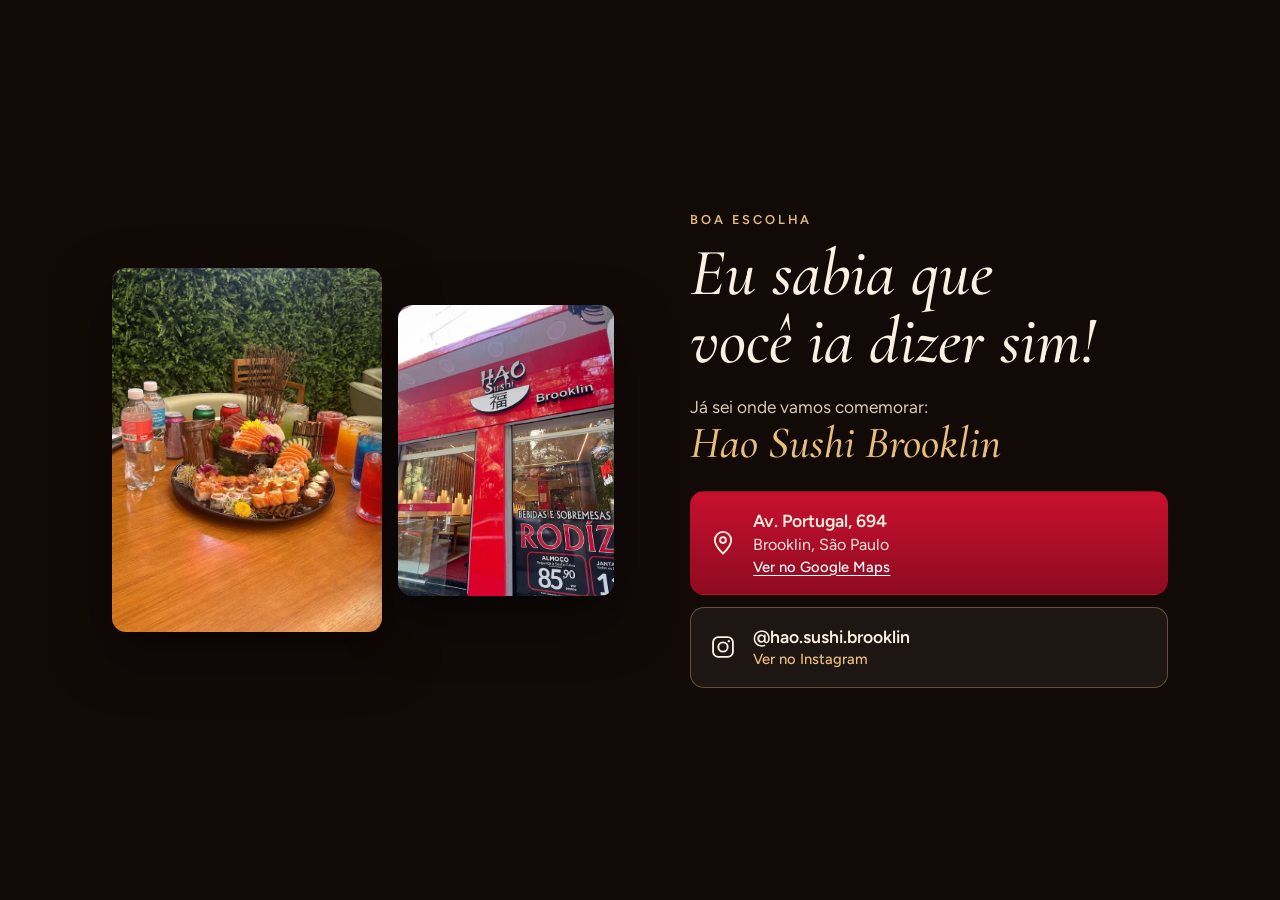
==== encontro.html @ a4630e0c "feat: convite de encontro" ====
<!doctype html>
<html lang="pt-BR">
<head>
  <meta charset="utf-8">
  <meta name="viewport" content="width=device-width, initial-scale=1, viewport-fit=cover">
  <title>Nosso encontro</title>
  <meta name="description" content="Nosso encontro é no Hao Sushi Brooklin.">
  <meta name="theme-color" content="#120a07">
  <link rel="icon" href="data:image/svg+xml,%3Csvg xmlns='http://www.w3.org/2000/svg' viewBox='0 0 24 24'%3E%3Cpath fill='%23c8102e' d='M12 21s-8-5.1-10-10.2C.7 7 3 3.5 6.6 3.5c2.2 0 4 1.2 5.4 3.2 1.4-2 3.2-3.2 5.4-3.2C21 3.5 23.3 7 22 10.8 20 15.9 12 21 12 21z'/%3E%3C/svg%3E">
  <link rel="preconnect" href="https://fonts.googleapis.com">
  <link rel="preconnect" href="https://fonts.gstatic.com" crossorigin>
  <link href="https://fonts.googleapis.com/css2?family=Cormorant+Garamond:ital,wght@1,500;1,600&family=Figtree:wght@400;500;600&display=swap" rel="stylesheet">
  <link rel="stylesheet" href="estilo.css">
</head>
<body class="pagina-encontro">
  <main class="encontro">
    <section class="fotos" aria-label="Fotos do restaurante">
      <img class="foto foto-comida" src="cmida.webp" width="574" height="1020" alt="Barca de sushi e sashimi de salmão sobre a mesa, com drinks coloridos ao redor.">
      <img class="foto foto-fachada" src="fachada.webp" width="574" height="1020" alt="Fachada vermelha do Hao Sushi Brooklin.">
    </section>

    <section class="detalhes">
      <p class="sobrescrito">Boa escolha</p>
      <h1>Eu sabia que você ia dizer sim!</h1>
      <p class="chamada">Já sei onde vamos comemorar:</p>
      <h2>Hao Sushi Brooklin</h2>

      <a class="cartao-link cartao-mapa" href="https://www.google.com/maps/search/?api=1&amp;query=Hao%20Sushi%20Brooklin%2C%20Av.%20Portugal%2C%20694%2C%20Brooklin%2C%20S%C3%A3o%20Paulo" target="_blank" rel="noopener">
        <svg class="icone" viewBox="0 0 24 24" aria-hidden="true"><path d="M12 21s7-6.1 7-11.5A7 7 0 0 0 5 9.500C5 14.900 12 21 12 21z"/><circle cx="12" cy="9.500" r="2.500"/></svg>
        <span>
          <strong>Av. Portugal, 694</strong>
          Brooklin, São Paulo
          <em>Ver no Google Maps</em>
        </span>
      </a>

      <a class="cartao-link" href="https://www.instagram.com/hao.sushi.brooklin/" target="_blank" rel="noopener">
        <svg class="icone" viewBox="0 0 24 24" aria-hidden="true"><rect x="3.500" y="3.500" width="17" height="17" rx="4.500"/><circle cx="12" cy="12" r="4"/><circle class="ponto" cx="17" cy="7" r="1"/></svg>
        <span>
          <strong>@hao.sushi.brooklin</strong>
          <em>Ver no Instagram</em>
        </span>
      </a>
    </section>
  </main>

  <script src="petalas.js"></script>
</body>
</html>
---- estilo.css ----
:root {
  --noite: #120a07;
  --creme: #fbf1e3;
  --creme-suave: #d9c9b5;
  --dourado: #e9bd7c;
  --rosa: #c8102e;
  --rosa-escura: #8e0b20;
  --linha: rgba(233, 189, 124, .35);
  --titulo: "Cormorant Garamond", Georgia, serif;
  --texto: "Figtree", system-ui, sans-serif;
}

* { box-sizing: border-box; margin: 0; }

body {
  background: var(--noite);
  color: var(--creme);
  font-family: var(--texto);
  -webkit-font-smoothing: antialiased;
}

h1, h2 {
  font-family: var(--titulo);
  font-style: italic;
  font-weight: 500;
  line-height: 1.02;
  text-wrap: balance;
}

.sobrescrito {
  color: var(--dourado);
  font-size: .8rem;
  font-weight: 600;
  letter-spacing: .22em;
  text-transform: uppercase;
}

/* Página do convite */

.pagina-convite {
  position: fixed;
  inset: 0;
  overflow: hidden;
}

.fundo {
  position: absolute;
  inset: 0;
  width: 100%;
  height: 100%;
  object-fit: cover;
  object-position: 50% 6%;
  animation: aproximar 9s cubic-bezier(.2, .6, .2, 1) both;
}

.veu {
  position: absolute;
  inset: 0;
  background: linear-gradient(
    to top,
    rgba(18, 10, 7, .96) 0%,
    rgba(18, 10, 7, .82) 26%,
    rgba(18, 10, 7, .25) 50%,
    rgba(18, 10, 7, 0) 64%
  );
}

.convite {
  position: absolute;
  inset: auto 0 0;
  padding: 0 16px max(20px, env(safe-area-inset-bottom));
  text-align: center;
  animation: surgir 1.1s .25s cubic-bezier(.2, .7, .2, 1) both;
}

.convite h1 {
  margin-top: 10px;
  font-size: clamp(3.1rem, 10vmin + 1rem, 6.6rem);
  text-shadow: 0 2px 28px rgba(0, 0, 0, .55);
}

.botoes {
  display: flex;
  justify-content: center;
  gap: 16px;
  margin-top: clamp(18px, 3.5vh, 30px);
}

.botao {
  position: relative;
  z-index: 2;
  min-width: 132px;
  padding: 15px 30px;
  border: 1px solid transparent;
  border-radius: 999px;
  font: 600 1.08rem var(--texto);
  text-align: center;
  text-decoration: none;
  cursor: pointer;
  touch-action: manipulation;
  -webkit-tap-highlight-color: transparent;
}

.botao:focus-visible,
.cartao-link:focus-visible {
  outline: 2px solid var(--dourado);
  outline-offset: 3px;
}

.botao-sim {
  color: #fff;
  background: linear-gradient(180deg, var(--rosa), var(--rosa-escura));
  box-shadow: 0 10px 32px rgba(200, 16, 46, .5), inset 0 1px 0 rgba(255, 255, 255, .25);
  transform: scale(var(--escala, 1));
  transition: transform .4s cubic-bezier(.3, 1.6, .5, 1), filter .2s;
}

.botao-sim:hover { filter: brightness(1.12); }

.botao-nao {
  color: var(--creme);
  background: rgba(18, 10, 7, .82);
  border-color: var(--linha);
  box-shadow: 0 6px 22px rgba(0, 0, 0, .4);
  transform: translate(var(--x, 0), var(--y, 0));
  transition: transform .45s cubic-bezier(.3, 1.35, .5, 1);
}

.dica {
  min-height: 1.5em;
  margin-top: 14px;
  color: var(--creme-suave);
  font-size: .98rem;
}

.coracao {
  position: fixed;
  z-index: 5;
  color: var(--rosa);
  pointer-events: none;
}

/* Pétalas */

.petala {
  position: fixed;
  top: -24px;
  z-index: 1;
  width: 12px;
  height: 15px;
  border-radius: 80% 15% 80% 15%;
  background: linear-gradient(135deg, #d81f3d, #7c0a1c);
  opacity: .8;
  pointer-events: none;
  animation: cair linear infinite;
}

/* Página do encontro */

.encontro {
  display: grid;
  grid-template-columns: minmax(0, 1.05fr) minmax(0, 1fr);
  align-items: center;
  gap: clamp(40px, 6vw, 88px);
  max-width: 1120px;
  min-height: 100vh;
  min-height: 100svh;
  margin: 0 auto;
  padding: 40px 32px;
}

.fotos {
  position: relative;
  z-index: 2;
  display: grid;
  grid-template-columns: 1.25fr 1fr;
  align-items: end;
  gap: 16px;
  animation: surgir 1s cubic-bezier(.2, .7, .2, 1) both;
}

.foto {
  display: block;
  width: 100%;
  height: auto;
  border-radius: 14px;
  object-fit: cover;
  box-shadow: 0 22px 54px rgba(0, 0, 0, .55);
}

.foto-comida { aspect-ratio: 4 / 5.4; object-position: 50% 62%; }
.foto-fachada { aspect-ratio: 4 / 5.4; object-position: 50% 28%; margin-bottom: 36px; }

.detalhes {
  position: relative;
  z-index: 2;
  animation: surgir 1s .15s cubic-bezier(.2, .7, .2, 1) both;
}

.detalhes h1 {
  margin-top: 12px;
  font-size: clamp(2.7rem, 5.2vw, 4.3rem);
}

.chamada {
  margin-top: 22px;
  color: var(--creme-suave);
  font-size: 1.08rem;
}

.detalhes h2 {
  margin: 4px 0 24px;
  color: var(--dourado);
  font-size: clamp(2rem, 3.6vw, 2.8rem);
}

.cartao-link {
  display: flex;
  align-items: center;
  gap: 16px;
  margin-top: 12px;
  padding: 16px 18px;
  border: 1px solid var(--linha);
  border-radius: 14px;
  background: rgba(251, 241, 227, .05);
  color: var(--creme-suave);
  line-height: 1.45;
  text-decoration: none;
  transition: background .2s, border-color .2s, transform .2s;
}

.cartao-link:hover {
  background: rgba(251, 241, 227, .1);
  border-color: var(--dourado);
  transform: translateY(-2px);
}

.cartao-link span { min-width: 0; overflow-wrap: anywhere; }
.cartao-link strong { display: block; color: var(--creme); font-size: 1.1rem; font-weight: 600; }
.cartao-link em { display: block; color: var(--dourado); font-size: .92rem; font-style: normal; font-weight: 500; }

.cartao-mapa {
  border-color: transparent;
  background: linear-gradient(180deg, var(--rosa), var(--rosa-escura));
  color: #fbe6e3;
}

.cartao-mapa:hover { background: linear-gradient(180deg, #da1635, #9c0d25); border-color: transparent; }
.cartao-mapa em { color: #fff; text-decoration: underline; text-underline-offset: 3px; }

.icone {
  flex: none;
  width: 28px;
  height: 28px;
  fill: none;
  stroke: currentColor;
  stroke-width: 1.6;
  color: var(--creme);
}

.icone .ponto { fill: currentColor; stroke: none; }

@media (max-width: 760px) {
  .encontro {
    grid-template-columns: minmax(0, 1fr);
    gap: 28px;
    padding: 24px 16px 32px;
  }

  .detalhes { order: -1; }
  .foto-fachada { margin-bottom: 0; }
}

@keyframes aproximar {
  from { transform: scale(1.07); }
  to { transform: scale(1); }
}

@keyframes surgir {
  from { opacity: 0; transform: translateY(22px); }
  to { opacity: 1; transform: none; }
}

@keyframes cair {
  to { transform: translate3d(var(--deriva), 110vh, 0) rotate(var(--giro)); }
}

@media (prefers-reduced-motion: reduce) {
  .fundo, .convite, .fotos, .detalhes { animation: none; }
  .botao-sim, .botao-nao, .cartao-link { transition: none; }
}
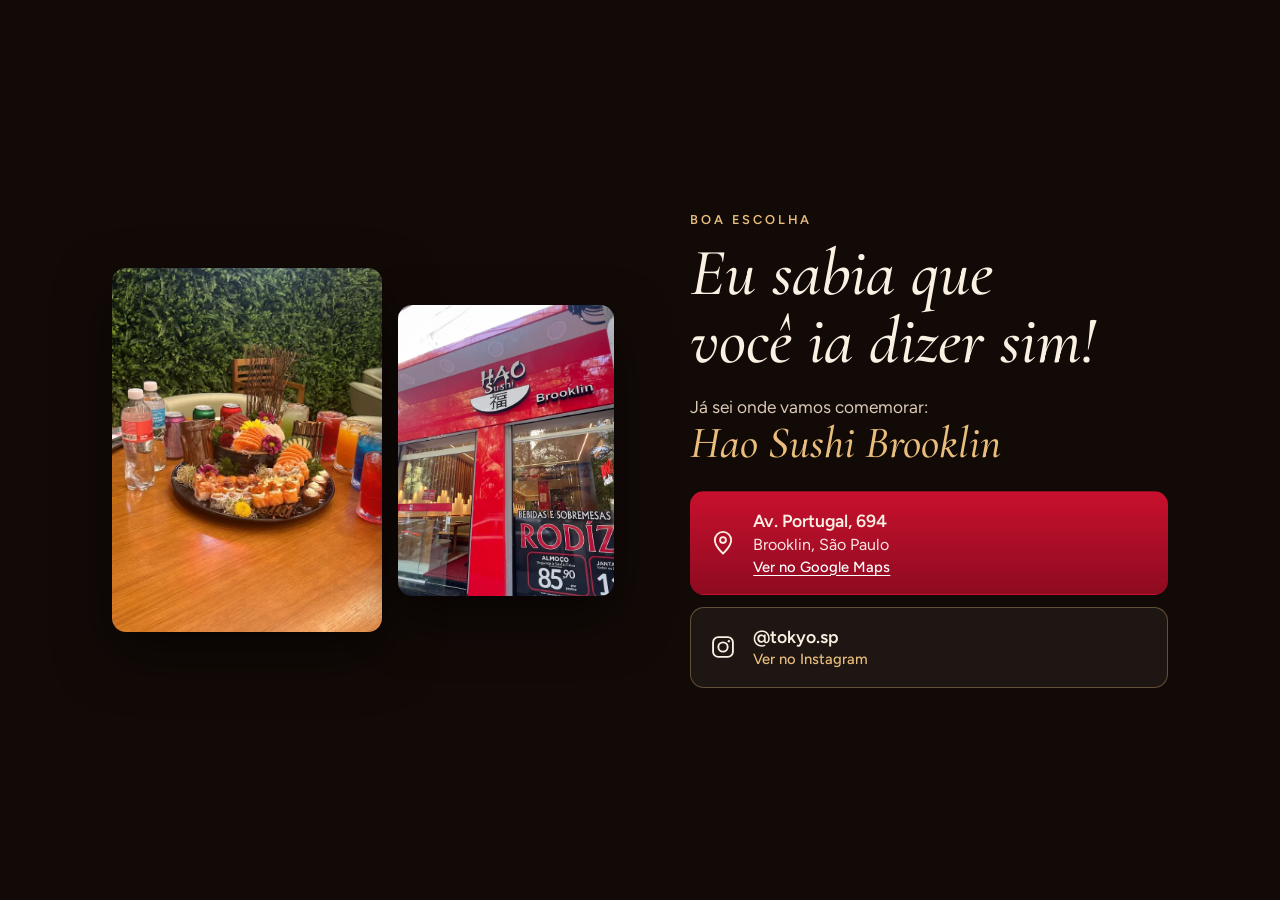
==== commit 6ccb1732: "feat: troca instagram para tokyo.sp" ====
--- a/encontro.html
+++ b/encontro.html
@@ -34,10 +34,10 @@
         </span>
       </a>
 
-      <a class="cartao-link" href="https://www.instagram.com/hao.sushi.brooklin/" target="_blank" rel="noopener">
+      <a class="cartao-link" href="https://www.instagram.com/tokyo.sp/?hl=pt-br" target="_blank" rel="noopener">
         <svg class="icone" viewBox="0 0 24 24" aria-hidden="true"><rect x="3.500" y="3.500" width="17" height="17" rx="4.500"/><circle cx="12" cy="12" r="4"/><circle class="ponto" cx="17" cy="7" r="1"/></svg>
         <span>
-          <strong>@hao.sushi.brooklin</strong>
+          <strong>@tokyo.sp</strong>
           <em>Ver no Instagram</em>
         </span>
       </a>
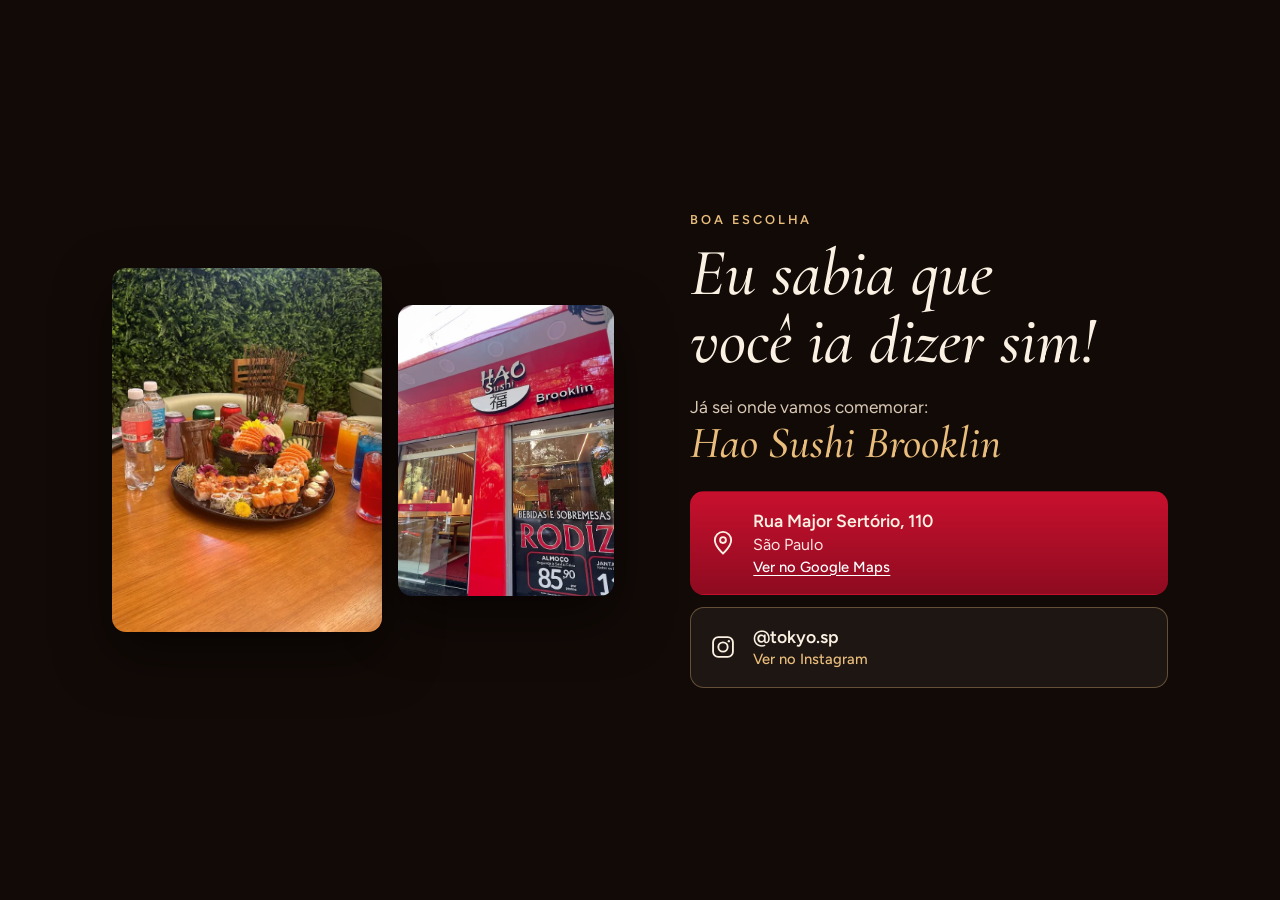
==== commit 4bc04127: "feat: troca endereco para rua major sertorio 110" ====
--- a/encontro.html
+++ b/encontro.html
@@ -25,11 +25,11 @@
       <p class="chamada">Já sei onde vamos comemorar:</p>
       <h2>Hao Sushi Brooklin</h2>
 
-      <a class="cartao-link cartao-mapa" href="https://www.google.com/maps/search/?api=1&amp;query=Hao%20Sushi%20Brooklin%2C%20Av.%20Portugal%2C%20694%2C%20Brooklin%2C%20S%C3%A3o%20Paulo" target="_blank" rel="noopener">
+      <a class="cartao-link cartao-mapa" href="https://www.google.com/maps/search/?api=1&amp;query=Rua%20Major%20Sert%C3%B3rio%2C%20110%2C%20S%C3%A3o%20Paulo" target="_blank" rel="noopener">
         <svg class="icone" viewBox="0 0 24 24" aria-hidden="true"><path d="M12 21s7-6.1 7-11.5A7 7 0 0 0 5 9.500C5 14.900 12 21 12 21z"/><circle cx="12" cy="9.500" r="2.500"/></svg>
         <span>
-          <strong>Av. Portugal, 694</strong>
-          Brooklin, São Paulo
+          <strong>Rua Major Sertório, 110</strong>
+          São Paulo
           <em>Ver no Google Maps</em>
         </span>
       </a>
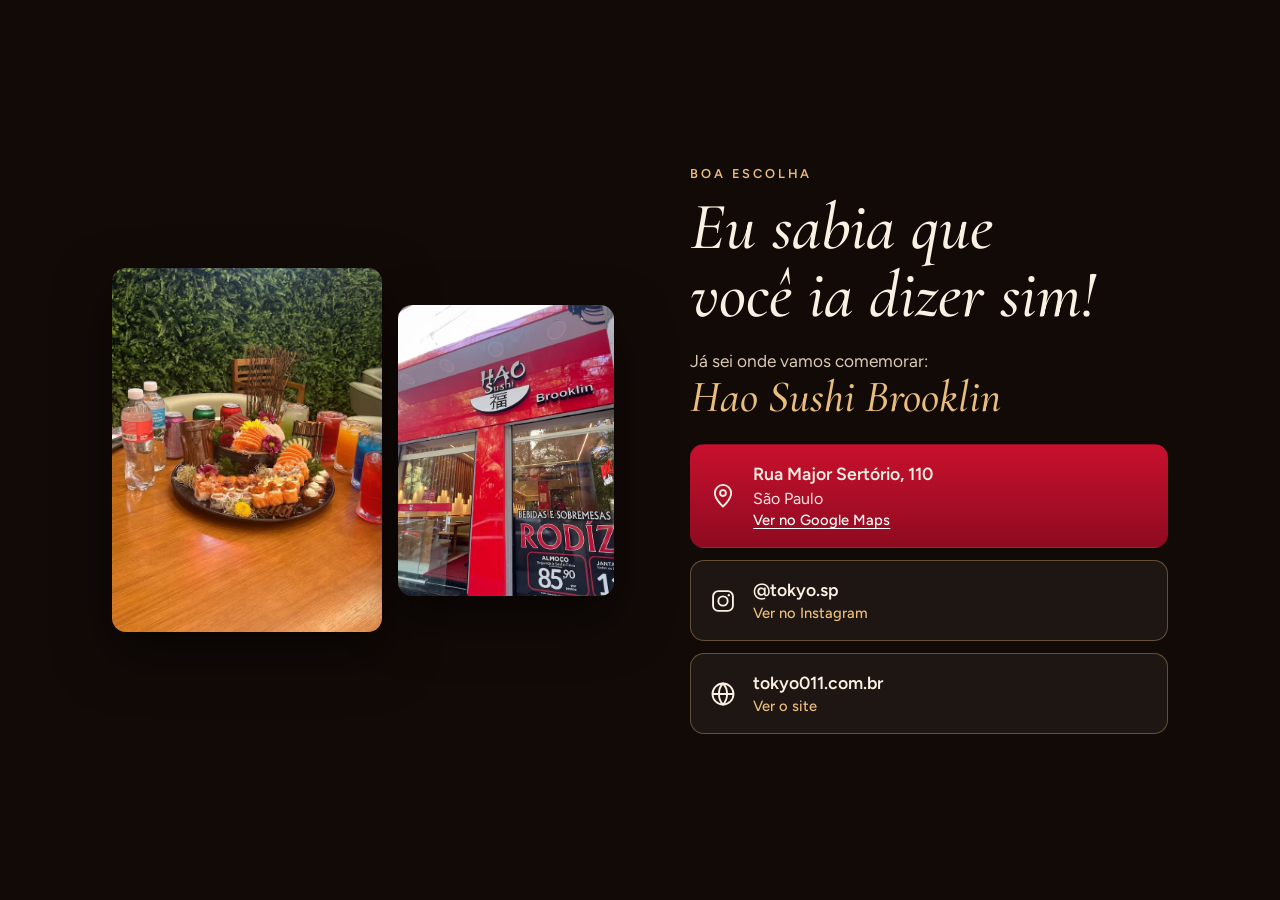
==== commit e56874af: "feat: adiciona cartao com site do tokyo" ====
--- a/encontro.html
+++ b/encontro.html
@@ -41,6 +41,14 @@
           <em>Ver no Instagram</em>
         </span>
       </a>
+
+      <a class="cartao-link" href="https://tokyo011.com.br/" target="_blank" rel="noopener">
+        <svg class="icone" viewBox="0 0 24 24" aria-hidden="true"><circle cx="12" cy="12" r="9"/><path d="M3 12h18M12 3c2.500 2.500 3.500 5.500 3.500 9s-1 6.500-3.500 9c-2.500-2.500-3.500-5.500-3.500-9s1-6.500 3.500-9z"/></svg>
+        <span>
+          <strong>tokyo011.com.br</strong>
+          <em>Ver o site</em>
+        </span>
+      </a>
     </section>
   </main>
 
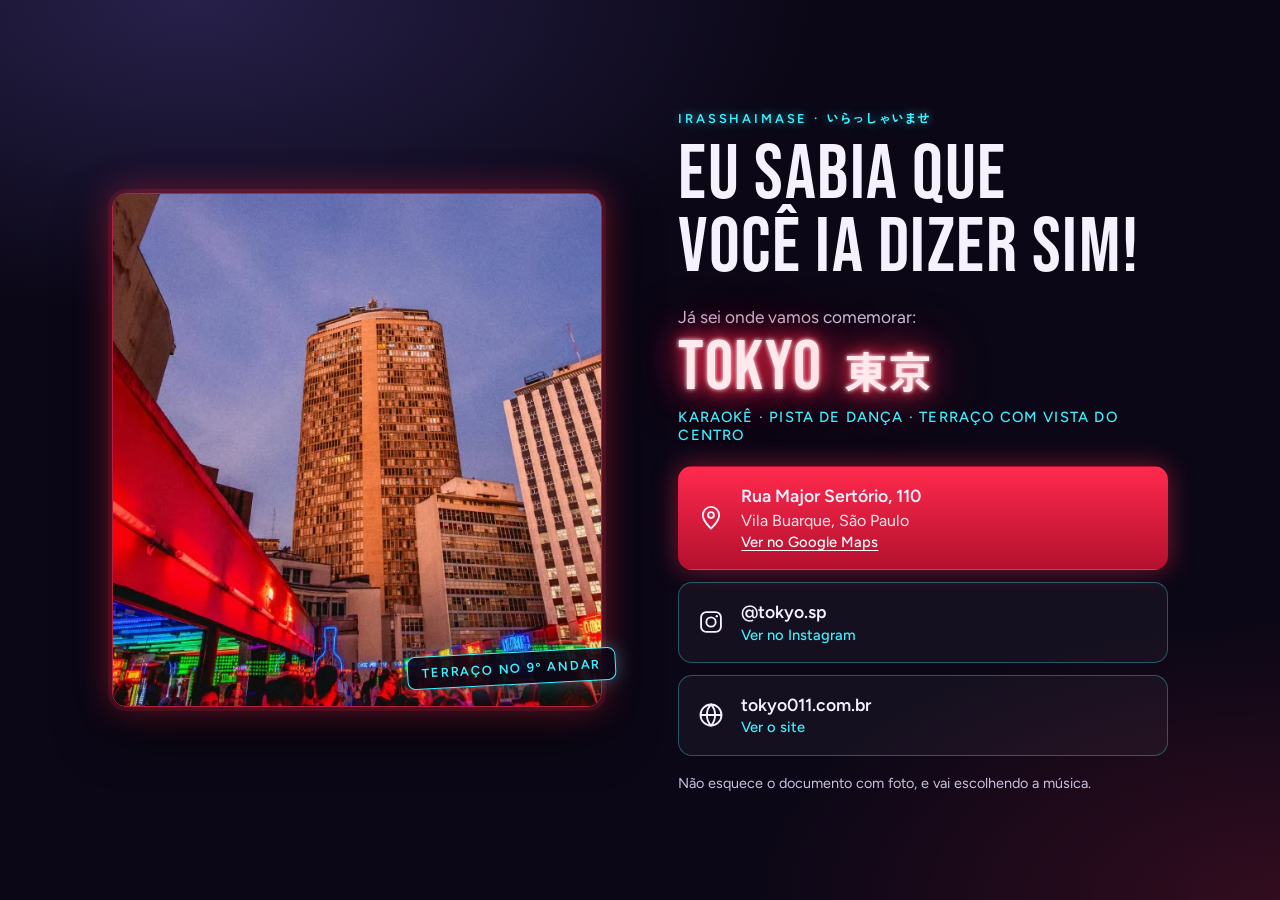
==== commit 75b5d14c: "feat: novo tema neon do tokyo com foto do terraco e notas musicais" ====
--- a/encontro.html
+++ b/encontro.html
@@ -4,32 +4,34 @@
   <meta charset="utf-8">
   <meta name="viewport" content="width=device-width, initial-scale=1, viewport-fit=cover">
   <title>Nosso encontro</title>
-  <meta name="description" content="Nosso encontro é no Hao Sushi Brooklin.">
-  <meta name="theme-color" content="#120a07">
-  <link rel="icon" href="data:image/svg+xml,%3Csvg xmlns='http://www.w3.org/2000/svg' viewBox='0 0 24 24'%3E%3Cpath fill='%23c8102e' d='M12 21s-8-5.1-10-10.2C.7 7 3 3.5 6.6 3.5c2.2 0 4 1.2 5.4 3.2 1.4-2 3.2-3.2 5.4-3.2C21 3.5 23.3 7 22 10.8 20 15.9 12 21 12 21z'/%3E%3C/svg%3E">
+  <meta name="description" content="Nosso encontro é no Tokyo: karaokê, pista e terraço no centro de São Paulo.">
+  <meta name="theme-color" content="#0b0716">
+  <link rel="icon" href="data:image/svg+xml,%3Csvg xmlns='http://www.w3.org/2000/svg' viewBox='0 0 24 24'%3E%3Cpath fill='%23ff2a4d' d='M12 21s-8-5.1-10-10.2C.7 7 3 3.5 6.6 3.5c2.2 0 4 1.2 5.4 3.2 1.4-2 3.2-3.2 5.4-3.2C21 3.5 23.3 7 22 10.8 20 15.9 12 21 12 21z'/%3E%3C/svg%3E">
   <link rel="preconnect" href="https://fonts.googleapis.com">
   <link rel="preconnect" href="https://fonts.gstatic.com" crossorigin>
-  <link href="https://fonts.googleapis.com/css2?family=Cormorant+Garamond:ital,wght@1,500;1,600&family=Figtree:wght@400;500;600&display=swap" rel="stylesheet">
+  <link href="https://fonts.googleapis.com/css2?family=Bebas+Neue&family=Figtree:wght@400;500;600&display=swap" rel="stylesheet">
+  <link href="https://fonts.googleapis.com/css2?family=Zen+Kaku+Gothic+New:wght@700&text=%E6%9D%B1%E4%BA%AC%E3%81%84%E3%82%89%E3%81%A3%E3%81%97%E3%82%83%E3%81%BE%E3%81%9B&display=swap" rel="stylesheet">
   <link rel="stylesheet" href="estilo.css">
 </head>
 <body class="pagina-encontro">
   <main class="encontro">
-    <section class="fotos" aria-label="Fotos do restaurante">
-      <img class="foto foto-comida" src="cmida.webp" width="574" height="1020" alt="Barca de sushi e sashimi de salmão sobre a mesa, com drinks coloridos ao redor.">
-      <img class="foto foto-fachada" src="fachada.webp" width="574" height="1020" alt="Fachada vermelha do Hao Sushi Brooklin.">
+    <section class="fotos" aria-label="Foto do Tokyo">
+      <img class="foto" src="tokyo.webp" width="590" height="620" alt="Terraço do Tokyo ao anoitecer, com letreiros de neon e o Edifício Itália ao fundo.">
+      <p class="selo">Terraço no 9º andar</p>
     </section>
 
     <section class="detalhes">
-      <p class="sobrescrito">Boa escolha</p>
+      <p class="sobrescrito">Irasshaimase · <span class="jp">いらっしゃいませ</span></p>
       <h1>Eu sabia que você ia dizer sim!</h1>
       <p class="chamada">Já sei onde vamos comemorar:</p>
-      <h2>Hao Sushi Brooklin</h2>
+      <h2 class="letreiro">Tokyo <span class="jp">東京</span></h2>
+      <p class="atracoes">Karaokê · Pista de dança · Terraço com vista do centro</p>
 
       <a class="cartao-link cartao-mapa" href="https://www.google.com/maps/search/?api=1&amp;query=Rua%20Major%20Sert%C3%B3rio%2C%20110%2C%20S%C3%A3o%20Paulo" target="_blank" rel="noopener">
         <svg class="icone" viewBox="0 0 24 24" aria-hidden="true"><path d="M12 21s7-6.1 7-11.5A7 7 0 0 0 5 9.500C5 14.900 12 21 12 21z"/><circle cx="12" cy="9.500" r="2.500"/></svg>
         <span>
           <strong>Rua Major Sertório, 110</strong>
-          São Paulo
+          Vila Buarque, São Paulo
           <em>Ver no Google Maps</em>
         </span>
       </a>
@@ -49,9 +51,11 @@
           <em>Ver o site</em>
         </span>
       </a>
+
+      <p class="lembrete">Não esquece o documento com foto, e vai escolhendo a música.</p>
     </section>
   </main>
 
-  <script src="petalas.js"></script>
+  <script src="notas.js"></script>
 </body>
 </html>
--- a/estilo.css
+++ b/estilo.css
@@ -1,12 +1,14 @@
 :root {
-  --noite: #120a07;
-  --creme: #fbf1e3;
-  --creme-suave: #d9c9b5;
-  --dourado: #e9bd7c;
-  --rosa: #c8102e;
-  --rosa-escura: #8e0b20;
-  --linha: rgba(233, 189, 124, .35);
-  --titulo: "Cormorant Garamond", Georgia, serif;
+  --noite: #0b0716;
+  --violeta: #2a2350;
+  --creme: #f6f1ff;
+  --creme-suave: #c9c1e0;
+  --neon: #ff2a4d;
+  --neon-escuro: #b3102e;
+  --ciano: #3ff0ff;
+  --linha: rgba(63, 240, 255, .32);
+  --titulo: "Bebas Neue", Impact, sans-serif;
+  --japones: "Zen Kaku Gothic New", "Hiragino Sans", "Yu Gothic", sans-serif;
   --texto: "Figtree", system-ui, sans-serif;
 }
 
@@ -21,19 +23,22 @@
 
 h1, h2 {
   font-family: var(--titulo);
-  font-style: italic;
-  font-weight: 500;
-  line-height: 1.02;
+  font-weight: 400;
+  letter-spacing: .02em;
+  line-height: .95;
   text-wrap: balance;
 }
 
 .sobrescrito {
-  color: var(--dourado);
+  color: var(--ciano);
   font-size: .8rem;
   font-weight: 600;
   letter-spacing: .22em;
   text-transform: uppercase;
-}
+  text-shadow: 0 0 10px rgba(63, 240, 255, .6);
+}
+
+.jp { font-family: var(--japones); font-weight: 700; letter-spacing: 0; }
 
 /* Página do convite */
 
@@ -56,13 +61,15 @@
 .veu {
   position: absolute;
   inset: 0;
-  background: linear-gradient(
-    to top,
-    rgba(18, 10, 7, .96) 0%,
-    rgba(18, 10, 7, .82) 26%,
-    rgba(18, 10, 7, .25) 50%,
-    rgba(18, 10, 7, 0) 64%
-  );
+  background:
+    radial-gradient(120% 60% at 50% 100%, rgba(255, 42, 77, .28), transparent 60%),
+    linear-gradient(
+      to top,
+      rgba(11, 7, 22, .97) 0%,
+      rgba(11, 7, 22, .84) 26%,
+      rgba(42, 35, 80, .3) 50%,
+      rgba(11, 7, 22, 0) 64%
+    );
 }
 
 .convite {
@@ -75,8 +82,8 @@
 
 .convite h1 {
   margin-top: 10px;
-  font-size: clamp(3.1rem, 10vmin + 1rem, 6.6rem);
-  text-shadow: 0 2px 28px rgba(0, 0, 0, .55);
+  font-size: clamp(3.4rem, 11vmin + 1rem, 7.4rem);
+  text-shadow: 0 0 6px rgba(255, 255, 255, .35), 0 0 26px rgba(255, 42, 77, .75), 0 2px 28px rgba(0, 0, 0, .6);
 }
 
 .botoes {
@@ -103,25 +110,25 @@
 
 .botao:focus-visible,
 .cartao-link:focus-visible {
-  outline: 2px solid var(--dourado);
+  outline: 2px solid var(--ciano);
   outline-offset: 3px;
 }
 
 .botao-sim {
   color: #fff;
-  background: linear-gradient(180deg, var(--rosa), var(--rosa-escura));
-  box-shadow: 0 10px 32px rgba(200, 16, 46, .5), inset 0 1px 0 rgba(255, 255, 255, .25);
+  background: linear-gradient(180deg, var(--neon), var(--neon-escuro));
+  box-shadow: 0 0 0 1px rgba(255, 120, 140, .6), 0 0 28px rgba(255, 42, 77, .7), inset 0 1px 0 rgba(255, 255, 255, .3);
   transform: scale(var(--escala, 1));
   transition: transform .4s cubic-bezier(.3, 1.6, .5, 1), filter .2s;
 }
 
-.botao-sim:hover { filter: brightness(1.12); }
+.botao-sim:hover { filter: brightness(1.15); }
 
 .botao-nao {
   color: var(--creme);
-  background: rgba(18, 10, 7, .82);
+  background: rgba(11, 7, 22, .82);
   border-color: var(--linha);
-  box-shadow: 0 6px 22px rgba(0, 0, 0, .4);
+  box-shadow: 0 0 18px rgba(63, 240, 255, .18), 0 6px 22px rgba(0, 0, 0, .4);
   transform: translate(var(--x, 0), var(--y, 0));
   transition: transform .45s cubic-bezier(.3, 1.35, .5, 1);
 }
@@ -136,30 +143,36 @@
 .coracao {
   position: fixed;
   z-index: 5;
-  color: var(--rosa);
   pointer-events: none;
-}
-
-/* Pétalas */
-
-.petala {
+  text-shadow: 0 0 12px currentColor;
+}
+
+/* Notas musicais */
+
+.nota {
   position: fixed;
-  top: -24px;
+  top: -32px;
   z-index: 1;
-  width: 12px;
-  height: 15px;
-  border-radius: 80% 15% 80% 15%;
-  background: linear-gradient(135deg, #d81f3d, #7c0a1c);
-  opacity: .8;
+  font-size: 18px;
+  line-height: 1;
+  opacity: .75;
   pointer-events: none;
+  text-shadow: 0 0 10px currentColor;
   animation: cair linear infinite;
 }
 
 /* Página do encontro */
+
+.pagina-encontro {
+  background:
+    radial-gradient(70% 50% at 15% 0%, rgba(42, 35, 80, .9), transparent 70%),
+    radial-gradient(60% 45% at 100% 100%, rgba(255, 42, 77, .16), transparent 70%),
+    var(--noite);
+}
 
 .encontro {
   display: grid;
-  grid-template-columns: minmax(0, 1.05fr) minmax(0, 1fr);
+  grid-template-columns: minmax(0, 1fr) minmax(0, 1fr);
   align-items: center;
   gap: clamp(40px, 6vw, 88px);
   max-width: 1120px;
@@ -172,10 +185,6 @@
 .fotos {
   position: relative;
   z-index: 2;
-  display: grid;
-  grid-template-columns: 1.25fr 1fr;
-  align-items: end;
-  gap: 16px;
   animation: surgir 1s cubic-bezier(.2, .7, .2, 1) both;
 }
 
@@ -183,13 +192,29 @@
   display: block;
   width: 100%;
   height: auto;
+  aspect-ratio: 590 / 620;
   border-radius: 14px;
   object-fit: cover;
-  box-shadow: 0 22px 54px rgba(0, 0, 0, .55);
-}
-
-.foto-comida { aspect-ratio: 4 / 5.4; object-position: 50% 62%; }
-.foto-fachada { aspect-ratio: 4 / 5.4; object-position: 50% 28%; margin-bottom: 36px; }
+  border: 1px solid rgba(255, 42, 77, .7);
+  box-shadow: 0 0 0 4px rgba(255, 42, 77, .12), 0 0 36px rgba(255, 42, 77, .45), 0 22px 54px rgba(0, 0, 0, .6);
+}
+
+.selo {
+  position: absolute;
+  right: -14px;
+  bottom: 22px;
+  padding: 8px 14px;
+  border: 1px solid var(--ciano);
+  border-radius: 8px;
+  background: rgba(11, 7, 22, .88);
+  color: var(--ciano);
+  font-size: .8rem;
+  font-weight: 600;
+  letter-spacing: .14em;
+  text-transform: uppercase;
+  box-shadow: 0 0 18px rgba(63, 240, 255, .35);
+  transform: rotate(-3deg);
+}
 
 .detalhes {
   position: relative;
@@ -199,7 +224,7 @@
 
 .detalhes h1 {
   margin-top: 12px;
-  font-size: clamp(2.7rem, 5.2vw, 4.3rem);
+  font-size: clamp(3rem, 6vw, 4.9rem);
 }
 
 .chamada {
@@ -208,10 +233,26 @@
   font-size: 1.08rem;
 }
 
-.detalhes h2 {
-  margin: 4px 0 24px;
-  color: var(--dourado);
-  font-size: clamp(2rem, 3.6vw, 2.8rem);
+.letreiro {
+  display: inline-flex;
+  align-items: baseline;
+  gap: .3em;
+  margin: 8px 0 6px;
+  color: #ffe9ec;
+  font-size: clamp(3rem, 5.6vw, 4.4rem);
+  text-shadow: 0 0 4px #fff, 0 0 14px var(--neon), 0 0 34px var(--neon), 0 0 60px rgba(255, 42, 77, .6);
+  animation: piscar 6s infinite;
+}
+
+.letreiro .jp { font-size: .62em; }
+
+.atracoes {
+  margin-bottom: 22px;
+  color: var(--ciano);
+  font-size: .92rem;
+  font-weight: 500;
+  letter-spacing: .08em;
+  text-transform: uppercase;
 }
 
 .cartao-link {
@@ -222,30 +263,37 @@
   padding: 16px 18px;
   border: 1px solid var(--linha);
   border-radius: 14px;
-  background: rgba(251, 241, 227, .05);
+  background: rgba(246, 241, 255, .04);
   color: var(--creme-suave);
   line-height: 1.45;
   text-decoration: none;
-  transition: background .2s, border-color .2s, transform .2s;
+  transition: background .2s, border-color .2s, box-shadow .2s, transform .2s;
 }
 
 .cartao-link:hover {
-  background: rgba(251, 241, 227, .1);
-  border-color: var(--dourado);
+  background: rgba(63, 240, 255, .07);
+  border-color: var(--ciano);
+  box-shadow: 0 0 22px rgba(63, 240, 255, .25);
   transform: translateY(-2px);
 }
 
 .cartao-link span { min-width: 0; overflow-wrap: anywhere; }
 .cartao-link strong { display: block; color: var(--creme); font-size: 1.1rem; font-weight: 600; }
-.cartao-link em { display: block; color: var(--dourado); font-size: .92rem; font-style: normal; font-weight: 500; }
+.cartao-link em { display: block; color: var(--ciano); font-size: .92rem; font-style: normal; font-weight: 500; }
 
 .cartao-mapa {
   border-color: transparent;
-  background: linear-gradient(180deg, var(--rosa), var(--rosa-escura));
-  color: #fbe6e3;
-}
-
-.cartao-mapa:hover { background: linear-gradient(180deg, #da1635, #9c0d25); border-color: transparent; }
+  background: linear-gradient(180deg, var(--neon), var(--neon-escuro));
+  box-shadow: 0 0 26px rgba(255, 42, 77, .45);
+  color: #ffe4e8;
+}
+
+.cartao-mapa:hover {
+  background: linear-gradient(180deg, #ff4562, #c8122f);
+  border-color: transparent;
+  box-shadow: 0 0 34px rgba(255, 42, 77, .65);
+}
+
 .cartao-mapa em { color: #fff; text-decoration: underline; text-underline-offset: 3px; }
 
 .icone {
@@ -260,6 +308,12 @@
 
 .icone .ponto { fill: currentColor; stroke: none; }
 
+.lembrete {
+  margin-top: 18px;
+  color: var(--creme-suave);
+  font-size: .9rem;
+}
+
 @media (max-width: 760px) {
   .encontro {
     grid-template-columns: minmax(0, 1fr);
@@ -268,7 +322,7 @@
   }
 
   .detalhes { order: -1; }
-  .foto-fachada { margin-bottom: 0; }
+  .selo { right: 10px; }
 }
 
 @keyframes aproximar {
@@ -285,7 +339,12 @@
   to { transform: translate3d(var(--deriva), 110vh, 0) rotate(var(--giro)); }
 }
 
+@keyframes piscar {
+  0%, 91%, 95%, 100% { opacity: 1; }
+  92%, 94% { opacity: .55; }
+}
+
 @media (prefers-reduced-motion: reduce) {
-  .fundo, .convite, .fotos, .detalhes { animation: none; }
+  .fundo, .convite, .fotos, .detalhes, .letreiro { animation: none; }
   .botao-sim, .botao-nao, .cartao-link { transition: none; }
 }
